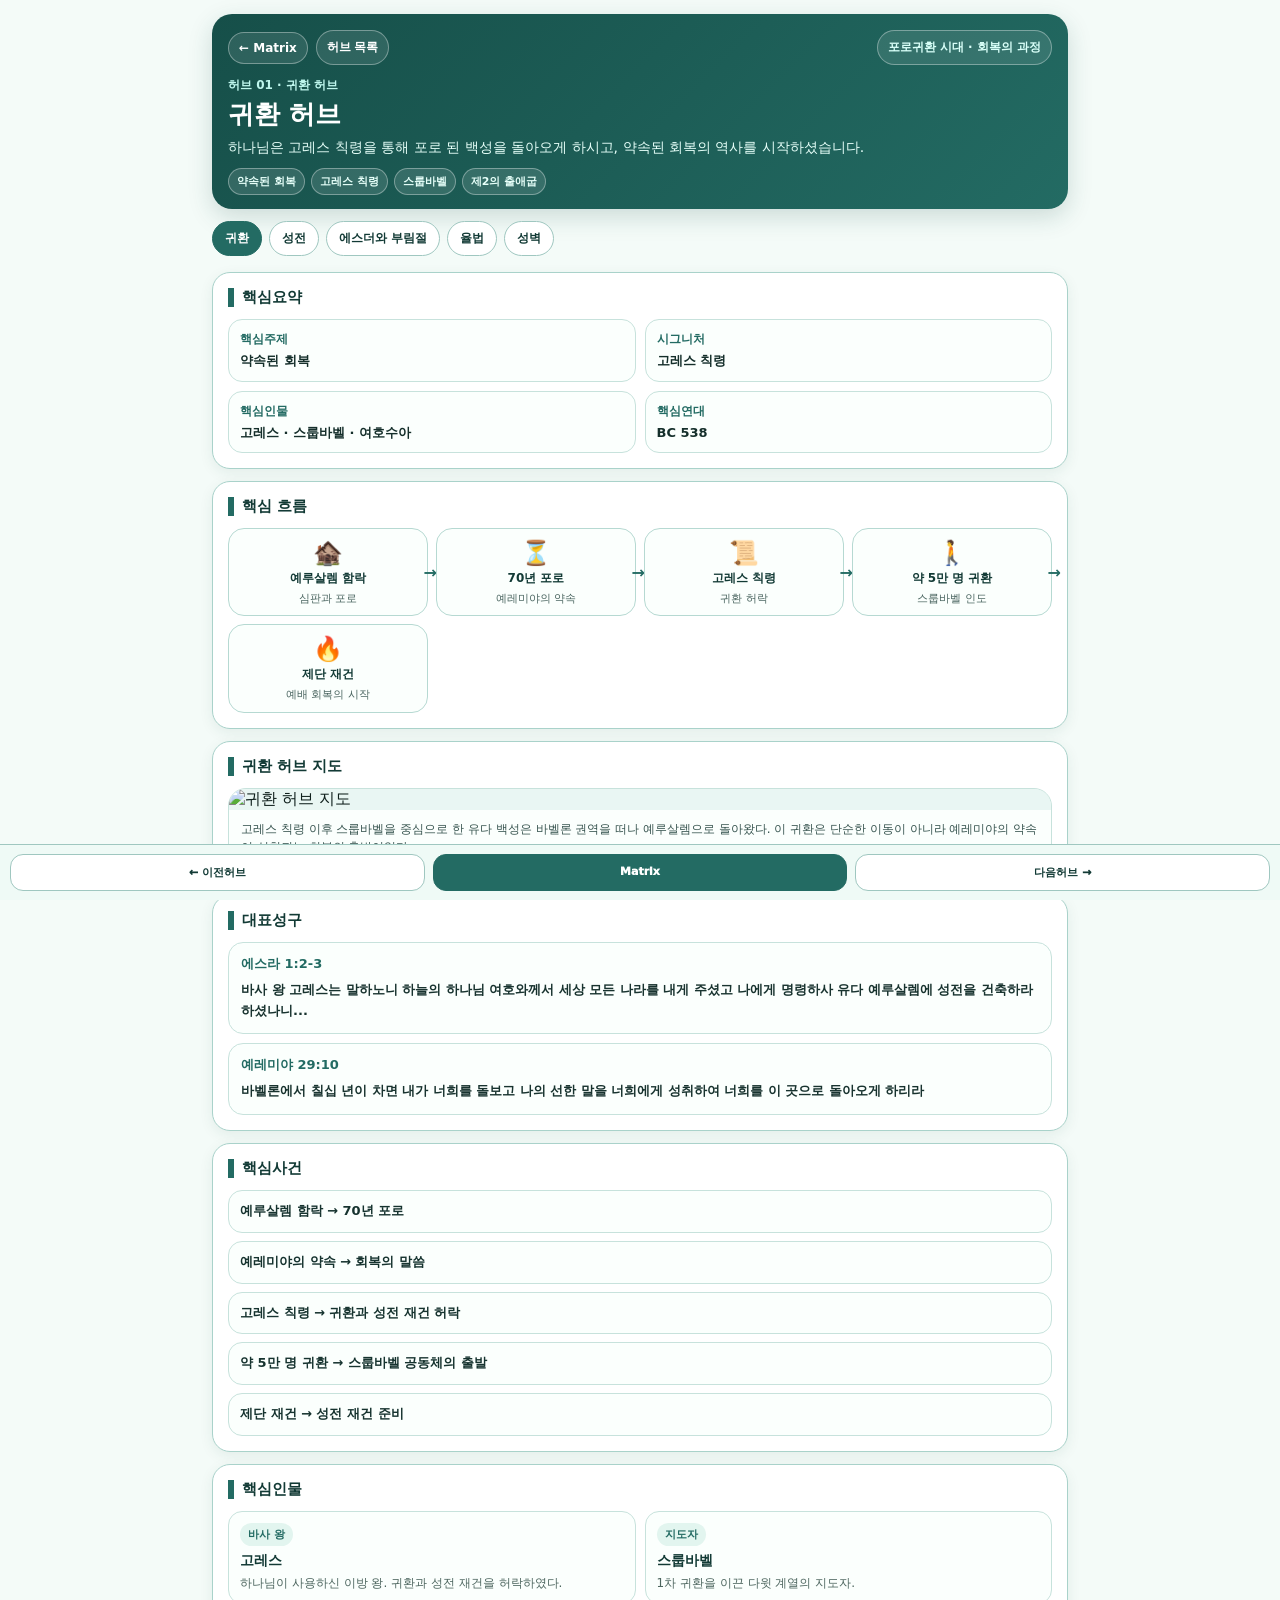
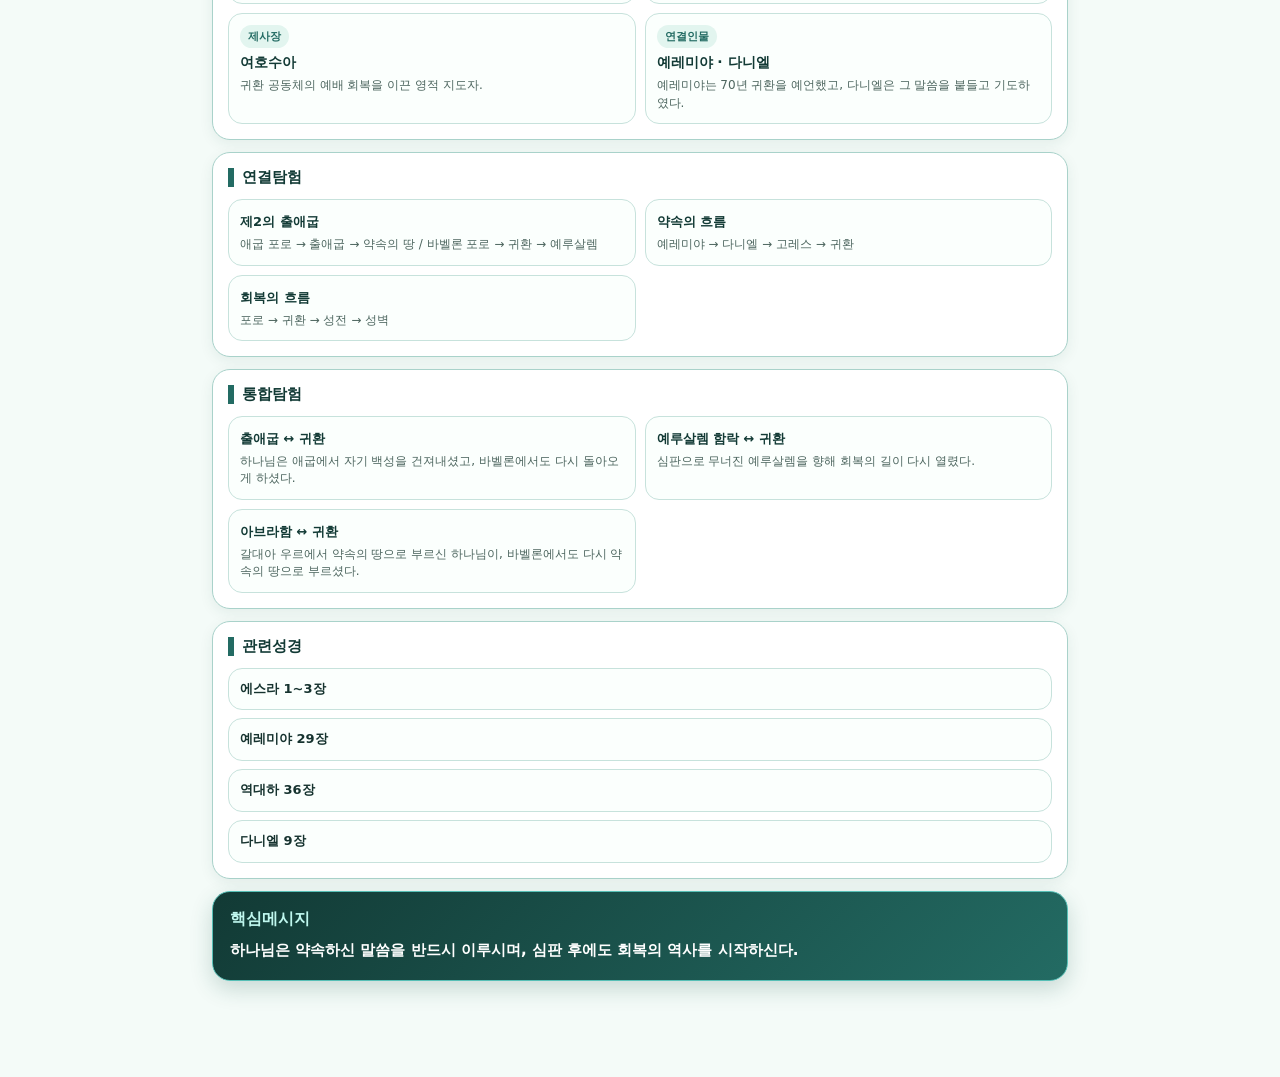
==== hubs/index.html @ 6eb8583e "Add files via upload" ====
<!DOCTYPE html>
<html lang="ko">
<head>
<meta charset="UTF-8">
<meta name="viewport" content="width=device-width, initial-scale=1.0, viewport-fit=cover">
<title>포로귀환 5허브</title>
<link rel="manifest" href="manifest.json">
<meta name="theme-color" content="#236B63">
<style>
*{box-sizing:border-box}html,body{margin:0;padding:0;font-family:system-ui,-apple-system,BlinkMacSystemFont,"Segoe UI",sans-serif;background:#f4fbf8;color:#10201d}body{min-height:100vh}.app{max-width:880px;margin:0 auto;padding:14px 12px 96px}.top{background:linear-gradient(135deg,#164f49,#236B63);color:#fff;border-radius:20px;padding:16px 16px 14px;box-shadow:0 8px 24px rgba(20,80,70,.18)}.topbar{display:flex;gap:8px;align-items:center;margin-bottom:12px;flex-wrap:wrap}.backBtn,.pill,.listBtn{border:1px solid rgba(255,255,255,.35);background:rgba(255,255,255,.1);color:#fff;border-radius:999px;padding:8px 10px;font-size:12px;font-weight:900;text-decoration:none}.listBtn{cursor:pointer}.pill{margin-left:auto;color:#d8fff8}.kicker{font-size:12px;font-weight:900;color:#bff7ee;margin-bottom:6px}.top h1{margin:0;font-size:26px;line-height:1.12}.top p{margin:8px 0 0;color:#e6fff9;font-size:14px;line-height:1.5}.tags{display:flex;gap:6px;flex-wrap:wrap;margin-top:10px}.tags span{border:1px solid rgba(255,255,255,.35);background:rgba(255,255,255,.12);color:#e6fff9;border-radius:999px;padding:5px 8px;font-size:11px;font-weight:900}.tabs{display:flex;gap:7px;overflow-x:auto;padding:12px 0 4px}.tab{flex:0 0 auto;border:1px solid #9fc7c0;background:#fff;color:#123a35;border-radius:999px;padding:8px 12px;font-size:12px;font-weight:900;text-decoration:none}.tab.active{background:#236B63;color:#fff;border-color:#236B63}.card{background:#fff;border:1px solid #a9d2ca;border-radius:18px;padding:15px;margin:12px 0;box-shadow:0 4px 14px rgba(20,80,70,.08)}.sectionTitle{font-size:15px;font-weight:900;color:#123a35;border-left:6px solid #236B63;padding-left:8px;margin:0 0 12px}.summaryGrid{display:grid;grid-template-columns:repeat(2,minmax(0,1fr));gap:9px}.mini{border:1px solid #c7e2dc;background:#fbfffd;border-radius:14px;padding:11px}.mini b{display:block;font-size:12px;color:#236B63;margin-bottom:4px}.mini span{display:block;font-size:13px;font-weight:900;line-height:1.35;color:#152f2b}.flow{display:grid;grid-template-columns:repeat(4,minmax(0,1fr));gap:8px}.node{min-height:86px;border:1px solid #b6d9d2;background:#fbfffd;border-radius:16px;padding:10px 8px;text-align:center;position:relative}.node:not(:last-child)::after{content:"→";position:absolute;right:-10px;top:34px;color:#236B63;font-weight:900}.ico{font-size:24px}.node b{display:block;font-size:12px;color:#123a35;margin-top:3px}.node small{display:block;font-size:10.5px;color:#49645f;margin-top:4px;line-height:1.35}.mapWrap{border:1px solid #c7e2dc;border-radius:18px;overflow:hidden;background:#e9f6f3}.mapWrap img{display:block;width:100%;height:auto;background:#e9f6f3}.caption{padding:10px 12px;font-size:12px;line-height:1.5;color:#385550;background:#fbfffd}.infoGrid{display:grid;grid-template-columns:repeat(2,minmax(0,1fr));gap:9px}.info{border:1px solid #c7e2dc;background:#fbfffd;border-radius:14px;padding:11px}.info b{font-size:13px;color:#123a35}.info p{font-size:12px;line-height:1.45;margin:5px 0 0;color:#4d665f}.verseCard{display:grid;gap:9px}.verse{background:#fbfffd;border:1px solid #c7e2dc;border-radius:15px;padding:12px}.verse b{display:block;color:#236B63;font-size:13px;margin-bottom:6px}.verse p{margin:0;font-size:13px;line-height:1.65;font-weight:750;color:#18332f}.listFlow{display:grid;gap:8px}.listFlow .step{background:#fbfffd;border:1px solid #c7e2dc;border-radius:14px;padding:11px;font-size:13px;font-weight:850;color:#16332f;line-height:1.45}.peopleGrid{display:grid;grid-template-columns:repeat(2,minmax(0,1fr));gap:9px}.person{background:#fbfffd;border:1px solid #c7e2dc;border-radius:14px;padding:11px}.person .role{display:inline-block;background:#e2f5ef;color:#236B63;border-radius:999px;padding:4px 8px;font-size:11px;font-weight:950;margin-bottom:6px}.person b{display:block;font-size:14px;color:#123a35}.person p{font-size:12px;color:#4d665f;line-height:1.45;margin:5px 0 0}.messageBox{background:linear-gradient(135deg,#123a35,#236B63);color:#fff;border-radius:18px;padding:17px;border:1px solid #57BFB6;box-shadow:0 8px 22px rgba(20,80,70,.2)}.messageBox b{display:block;color:#bff7ee;margin-bottom:8px}.messageBox p{margin:0;font-size:15px;line-height:1.65;font-weight:900}.actions{display:grid;grid-template-columns:1fr 1fr;gap:8px;margin-top:12px}.action{display:block;text-align:center;text-decoration:none;border-radius:13px;padding:12px;font-size:13px;font-weight:900}.primary{background:#236B63;color:#fff}.secondary{background:#fff;border:1px solid #9fc7c0;color:#123a35}.drawer{position:fixed;inset:0;background:rgba(0,0,0,.42);display:none;align-items:center;justify-content:center;z-index:1000;padding:18px}.drawer.show{display:flex}.drawerCard{width:min(430px,100%);background:#fbfffd;border:1px solid #9fc7c0;border-radius:18px;padding:15px;box-shadow:0 10px 30px rgba(0,0,0,.24)}.drawerHead{display:flex;align-items:center;justify-content:space-between;margin-bottom:10px}.drawerHead b{font-size:18px;color:#123a35}.drawerClose{border:0;background:#236B63;color:white;border-radius:10px;padding:8px 10px;font-weight:900}.hubList{display:grid;gap:8px}.hubItem{display:block;text-decoration:none;border:1px solid #c7e2dc;background:#fff;border-radius:14px;padding:12px;color:#123a35}.hubItem b{display:block;font-size:14px}.hubItem span{display:block;margin-top:4px;font-size:12px;color:#536e68;line-height:1.35}.hubItem.active{background:linear-gradient(135deg,#236B63,#164f49);color:#fff;border-color:#57BFB6}.hubItem.active span{color:#e6fff9}.bottom{position:fixed;left:0;right:0;bottom:0;background:#effaf6;border-top:1px solid #9fc7c0;display:flex;gap:8px;padding:9px 10px;z-index:60}.bottom a,.bottom button{flex:1;text-align:center;text-decoration:none;border:1px solid #9fc7c0;background:#fff;border-radius:13px;padding:10px 4px;font-size:11px;font-weight:950;color:#123a35}.bottom .main{background:#236B63;color:#fff;border-color:#236B63}.questionCard{background:linear-gradient(135deg,#123a35,#236B63);color:#fff;border-radius:18px;padding:16px;margin:12px 0;box-shadow:0 8px 22px rgba(20,80,70,.18);border:1px solid #57BFB6}.questionCard .qLabel{font-size:12px;font-weight:950;color:#bff7ee;margin-bottom:6px}.questionCard .qText{font-size:22px;line-height:1.35;font-weight:950;margin-bottom:10px;word-break:keep-all}.questionCard .aText{background:rgba(255,255,255,.12);border-radius:13px;padding:10px 12px;color:#fff7b8;font-size:14px;line-height:1.55;font-weight:900;word-break:keep-all}.thinkBox{background:#fff;border:1px solid #a9d2ca;border-radius:18px;padding:15px;margin:12px 0;box-shadow:0 4px 14px rgba(20,80,70,.08)}.thinkBox b{display:block;color:#123a35;font-size:15px;margin-bottom:8px}.thinkBox p{margin:0;font-size:14px;line-height:1.65;font-weight:850;color:#243b37;word-break:keep-all}@media(max-width:560px){.summaryGrid,.infoGrid,.peopleGrid{grid-template-columns:1fr}.flow{grid-template-columns:repeat(2,minmax(0,1fr))}.node:nth-child(2)::after,.node:nth-child(4)::after{display:none}.top h1{font-size:24px}.pill{margin-left:0}.actions{grid-template-columns:1fr}}
</style>
</head>
<body>
<div class="app">
  <section class="top">
    <div class="topbar"><a class="backBtn" href="../index.html">← Matrix</a><button class="listBtn" id="hubListBtn" type="button">허브 목록</button><span class="pill">포로귀환 시대 · 회복의 과정</span></div>
    <div class="kicker" id="kicker"></div>
    <h1 id="title"></h1>
    <p id="subtitle"></p>
    <div class="tags" id="tags"></div>
  </section>
  <nav class="tabs" id="tabs"></nav>
  <main id="content"></main>
</div>
<nav class="bottom"><a id="prevBottom" href="#">이전허브</a><a class="main" id="matrixBottom" href="../index.html">Matrix</a><a id="nextBottom" href="#">다음허브</a></nav>
<div class="drawer" id="drawer"><div class="drawerCard"><div class="drawerHead"><b>포로귀환 허브 목록</b><button class="drawerClose" id="drawerClose">닫기</button></div><div class="hubList" id="hubList"></div></div></div>
<script>
let HUBS=[];let slug=new URLSearchParams(location.search).get('hub');
const $=id=>document.getElementById(id);
function esc(s){return String(s??'')}
function hrefFor(h,dir){if(!h)return '../index.html';if(dir==='prev'){return h.prev?`?hub=${h.prev}`:'../index.html'}if(dir==='next'){return h.next?`?hub=${h.next}`:(h.nextUrl||'../index.html')}return '#'}
function labelFor(h,dir){if(dir==='prev')return '← 이전허브';if(!h.next && h.nextUrl)return h.nextLabel||'예수시대 Matrix →';return '다음허브 →'}
function nodes(items){return (items||[]).map(i=>`<div class="node"><div class="ico">${esc(i.icon)}</div><b>${esc(i.title)}</b><small>${esc(i.text)}</small></div>`).join('')}
function renderCards(title,items,cls='infoGrid'){if(!items||!items.length)return '';return `<section class="card"><h2 class="sectionTitle">${title}</h2><div class="${cls}">${items.map(x=>`<div class="info"><b>${esc(x.title||x[0])}</b><p>${esc(x.text||x[1]||'')}</p></div>`).join('')}</div></section>`}
function renderList(title,items){if(!items||!items.length)return '';return `<section class="card"><h2 class="sectionTitle">${title}</h2><div class="listFlow">${items.map(x=>`<div class="step">${esc(x)}</div>`).join('')}</div></section>`}
function renderVerse(items){if(!items||!items.length)return '';return `<section class="card"><h2 class="sectionTitle">대표성구</h2><div class="verseCard">${items.map(v=>`<div class="verse"><b>${esc(v.ref)}</b><p>${esc(v.text)}</p></div>`).join('')}</div></section>`}
function renderPeople(items){if(!items||!items.length)return '';return `<section class="card"><h2 class="sectionTitle">핵심인물</h2><div class="peopleGrid">${items.map(p=>`<div class="person"><span class="role">${esc(p.role)}</span><b>${esc(p.name)}</b><p>${esc(p.text)}</p></div>`).join('')}</div></section>`}
function renderBible(items){if(!items||!items.length)return '';return `<section class="card"><h2 class="sectionTitle">관련성경</h2><div class="listFlow">${items.map(x=>`<div class="step">${esc(x)}</div>`).join('')}</div></section>`}
function renderMessage(msg){if(!msg)return '';return `<section class="messageBox"><b>핵심메시지</b><p>${esc(msg)}</p></section>`}
function renderQuestion(h){if(!h.question)return '';return `<section class="questionCard"><div class="qLabel">❓ 핵심 질문</div><div class="qText">${esc(h.question)}</div>${h.oneLine?`<div class="aText">💡 ${esc(h.oneLine)}</div>`:''}</section>`}
function renderThought(text){if(!text)return '';return `<section class="thinkBox"><b>🤔 생각해보기</b><p>${esc(text)}</p></section>`}
function renderTabs(){ $('tabs').innerHTML=HUBS.map(h=>`<a class="tab ${h.slug===slug?'active':''}" href="?hub=${h.slug}">${esc(h.title.replace(' 허브',''))}</a>`).join('') }
function renderHubList(){ $('hubList').innerHTML=HUBS.map((h,i)=>`<a class="hubItem ${h.slug===slug?'active':''}" href="?hub=${h.slug}"><b>${i+1}. ${esc(h.title)}</b><span>${esc(h.year)} · ${esc(h.short)}</span></a>`).join('') }
function renderHeader(h){$('kicker').textContent=h.kicker||h.order||'';$('title').textContent=h.heroTitle||h.title;$('subtitle').textContent=h.heroText||h.subtitle||'';$('tags').innerHTML=(h.tags||[]).map(t=>`<span>${esc(t)}</span>`).join('')}
function renderHub(h){return `
${renderQuestion(h)}
<section class="card"><h2 class="sectionTitle">핵심요약</h2><div class="summaryGrid">${(h.summary||[]).map(x=>`<div class="mini"><b>${esc(x[0])}</b><span>${esc(x[1])}</span></div>`).join('')}</div></section>
<section class="card"><h2 class="sectionTitle">${esc(h.mainFlowTitle||'핵심 흐름')}</h2><div class="flow">${nodes(h.mainFlow||h.flow||[])}</div></section>
<section class="card"><h2 class="sectionTitle">${esc(h.mapTitle||'허브지도')}</h2><div class="mapWrap"><img src="${esc(h.map)}" alt="${esc(h.mapTitle||'허브 지도')}"><div class="caption">${esc(h.mapCaption)}</div></div></section>
${renderVerse(h.verse)}
${renderList('핵심사건',h.events)}
${renderPeople(h.people)}
${renderCards('연결탐험',h.connections)}
${renderCards('통합탐험',h.integration)}
${renderThought(h.thought)}
${renderBible(h.bible)}
${renderMessage(h.message)}
${h.note?`<div class="note">${esc(h.note)}</div>`:''}` }
function render(){const h=HUBS.find(x=>x.slug===slug)||HUBS[0];slug=h.slug;renderTabs();renderHeader(h);renderHubList();$('content').innerHTML=renderHub(h);$('prevBottom').href=hrefFor(h,'prev');$('prevBottom').textContent=labelFor(h,'prev');$('nextBottom').href=hrefFor(h,'next');$('nextBottom').textContent=labelFor(h,'next')}
async function init(){const res=await fetch('data/hubs.json?v=return-standard-hub-v2-question-thought');const data=await res.json();HUBS=data.hubs||[];slug=slug||data.defaultHub||(HUBS[0]&&HUBS[0].slug);render()}
$('hubListBtn').onclick=()=>$('drawer').classList.add('show');$('drawerClose').onclick=()=>$('drawer').classList.remove('show');$('drawer').onclick=e=>{if(e.target.id==='drawer')$('drawer').classList.remove('show')};
if('serviceWorker'in navigator){navigator.serviceWorker.register('./sw.js').catch(()=>{})}
init();
</script>
</body>
</html>
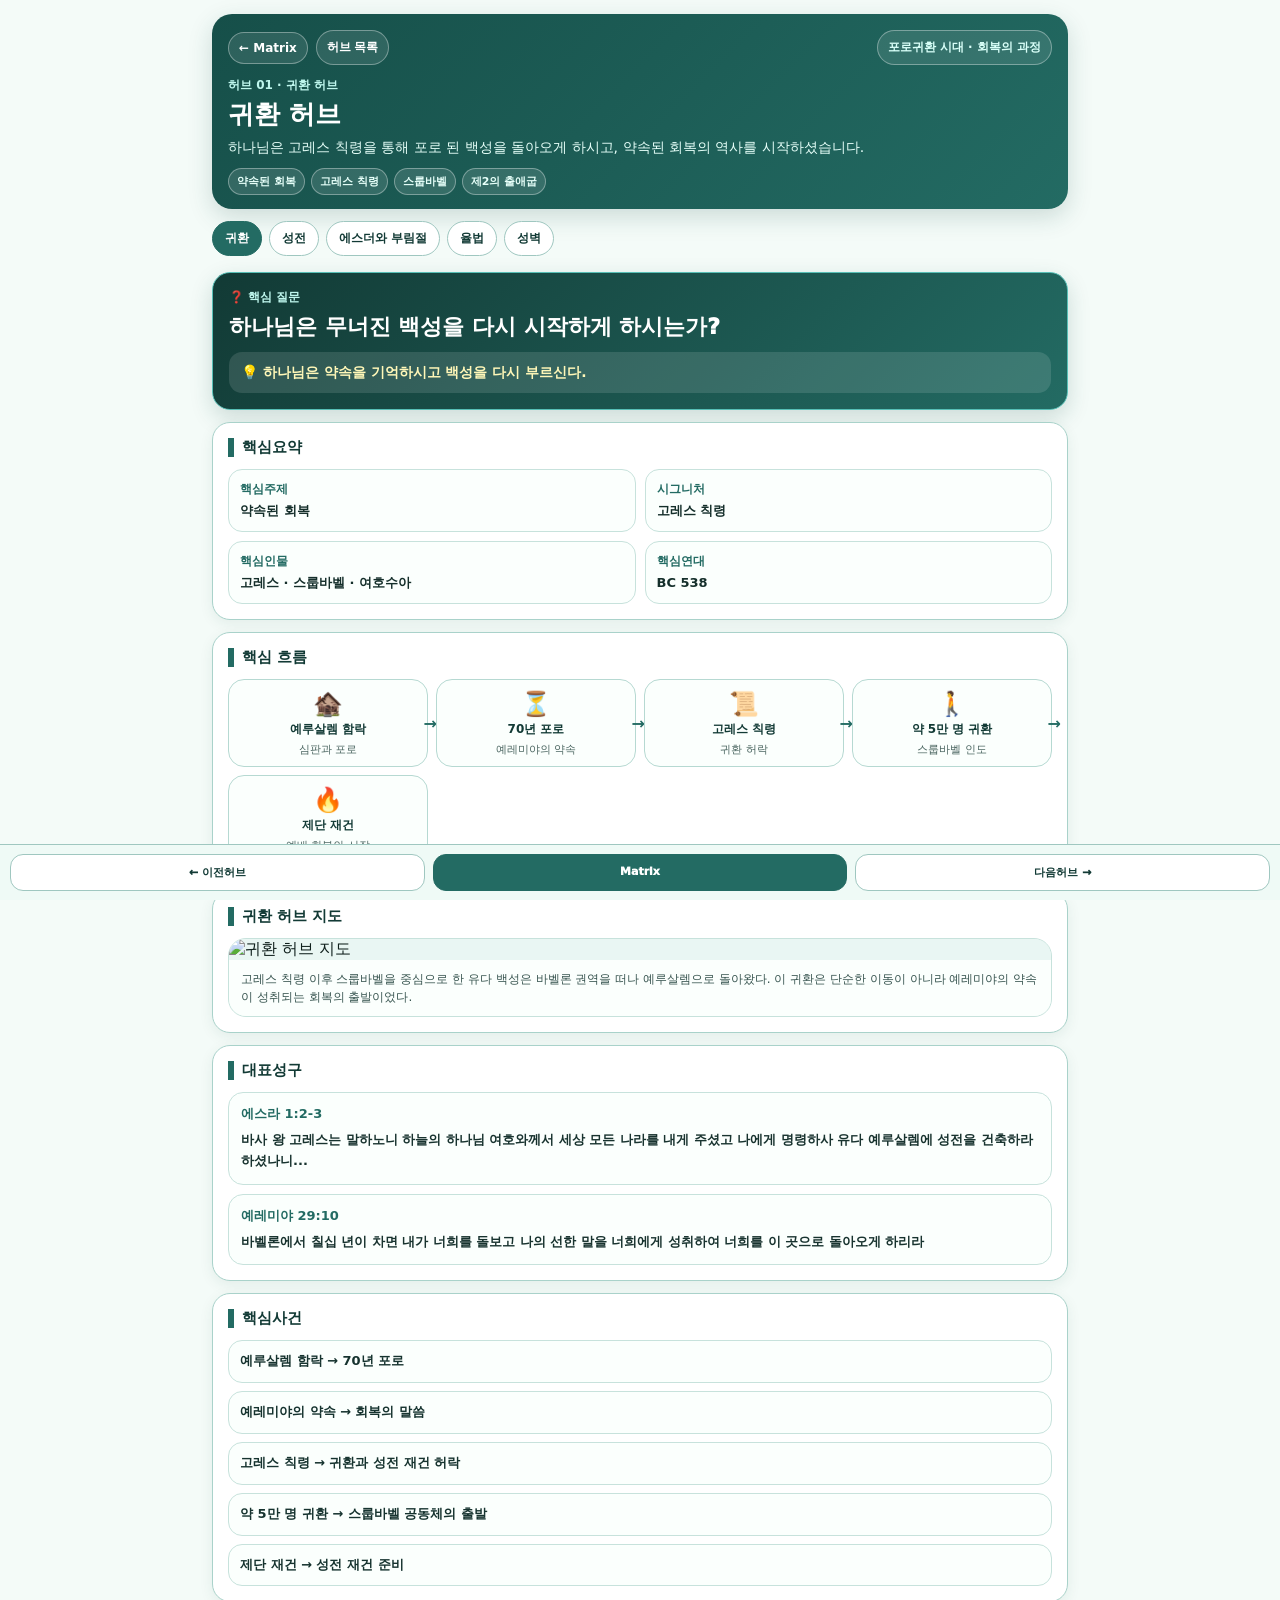
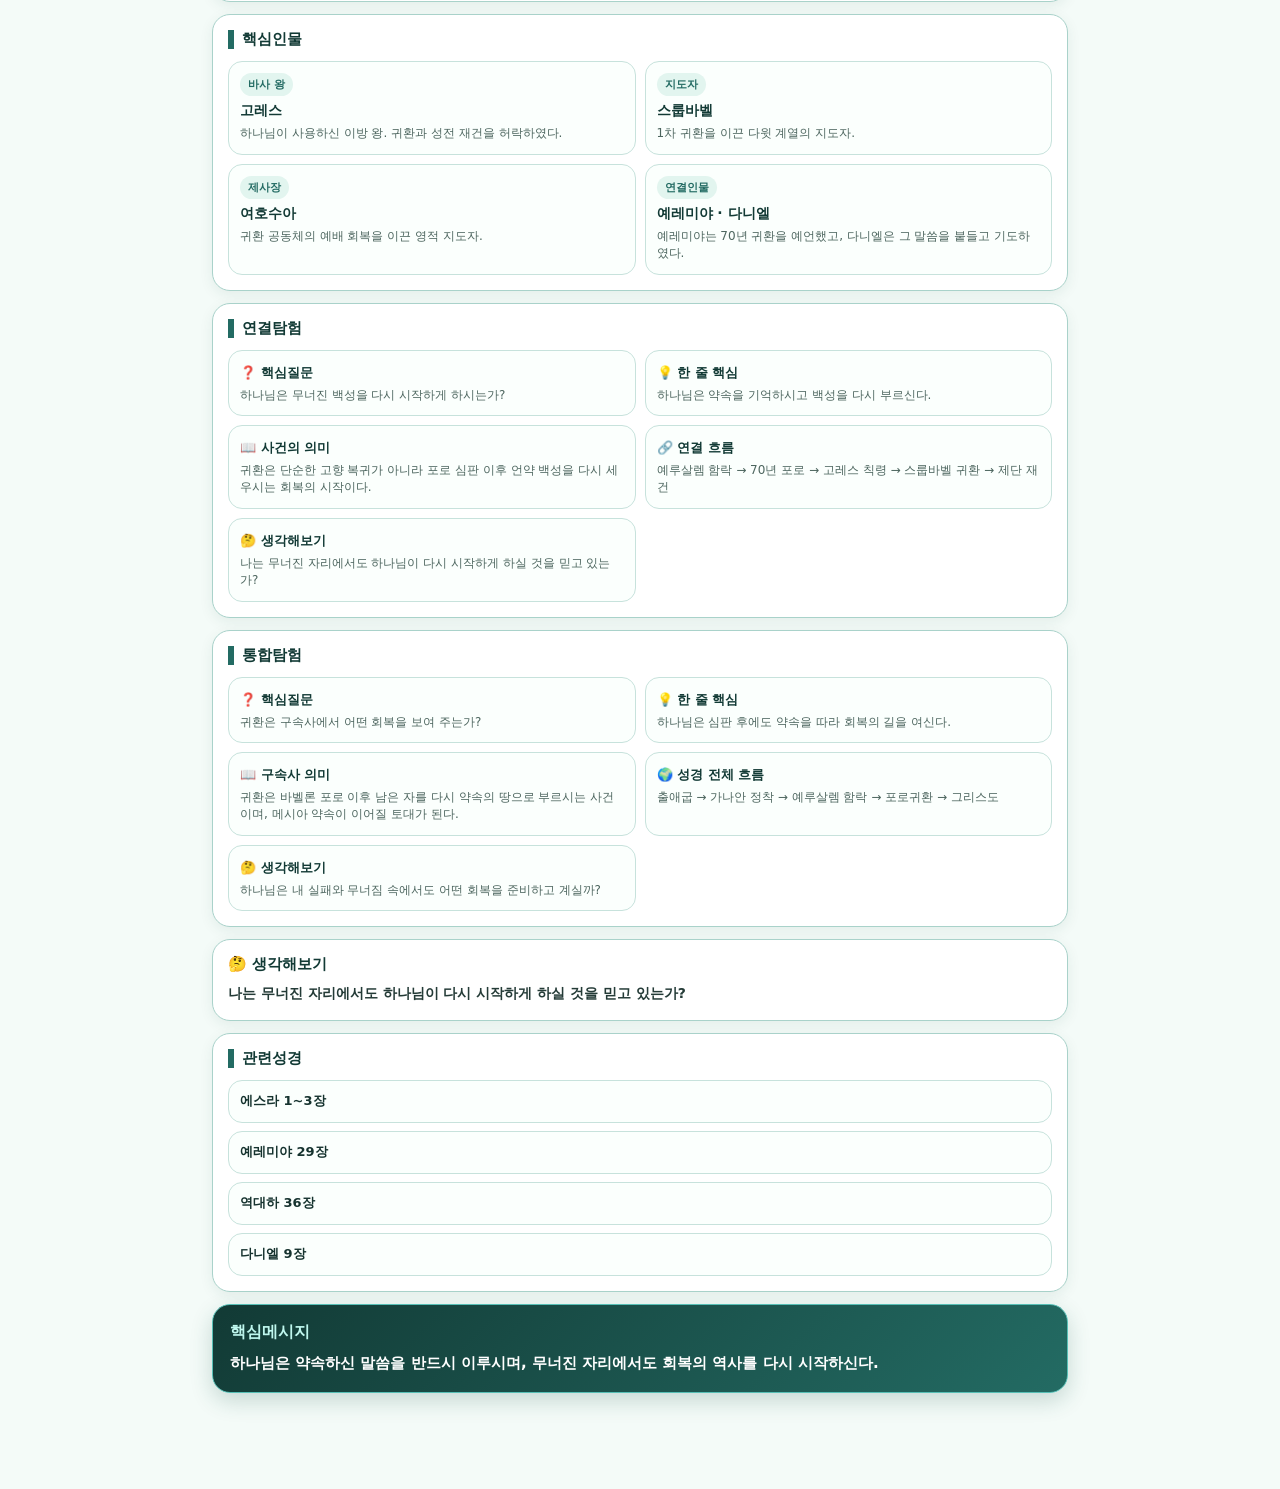
==== commit db258612: "Add files via upload" ====
--- a/hubs/index.html
+++ b/hubs/index.html
@@ -62,5 +62,6 @@
 if('serviceWorker'in navigator){navigator.serviceWorker.register('./sw.js').catch(()=>{})}
 init();
 </script>
+<script src="js/app.js?v=m08-v33-standard"></script>
 </body>
 </html>
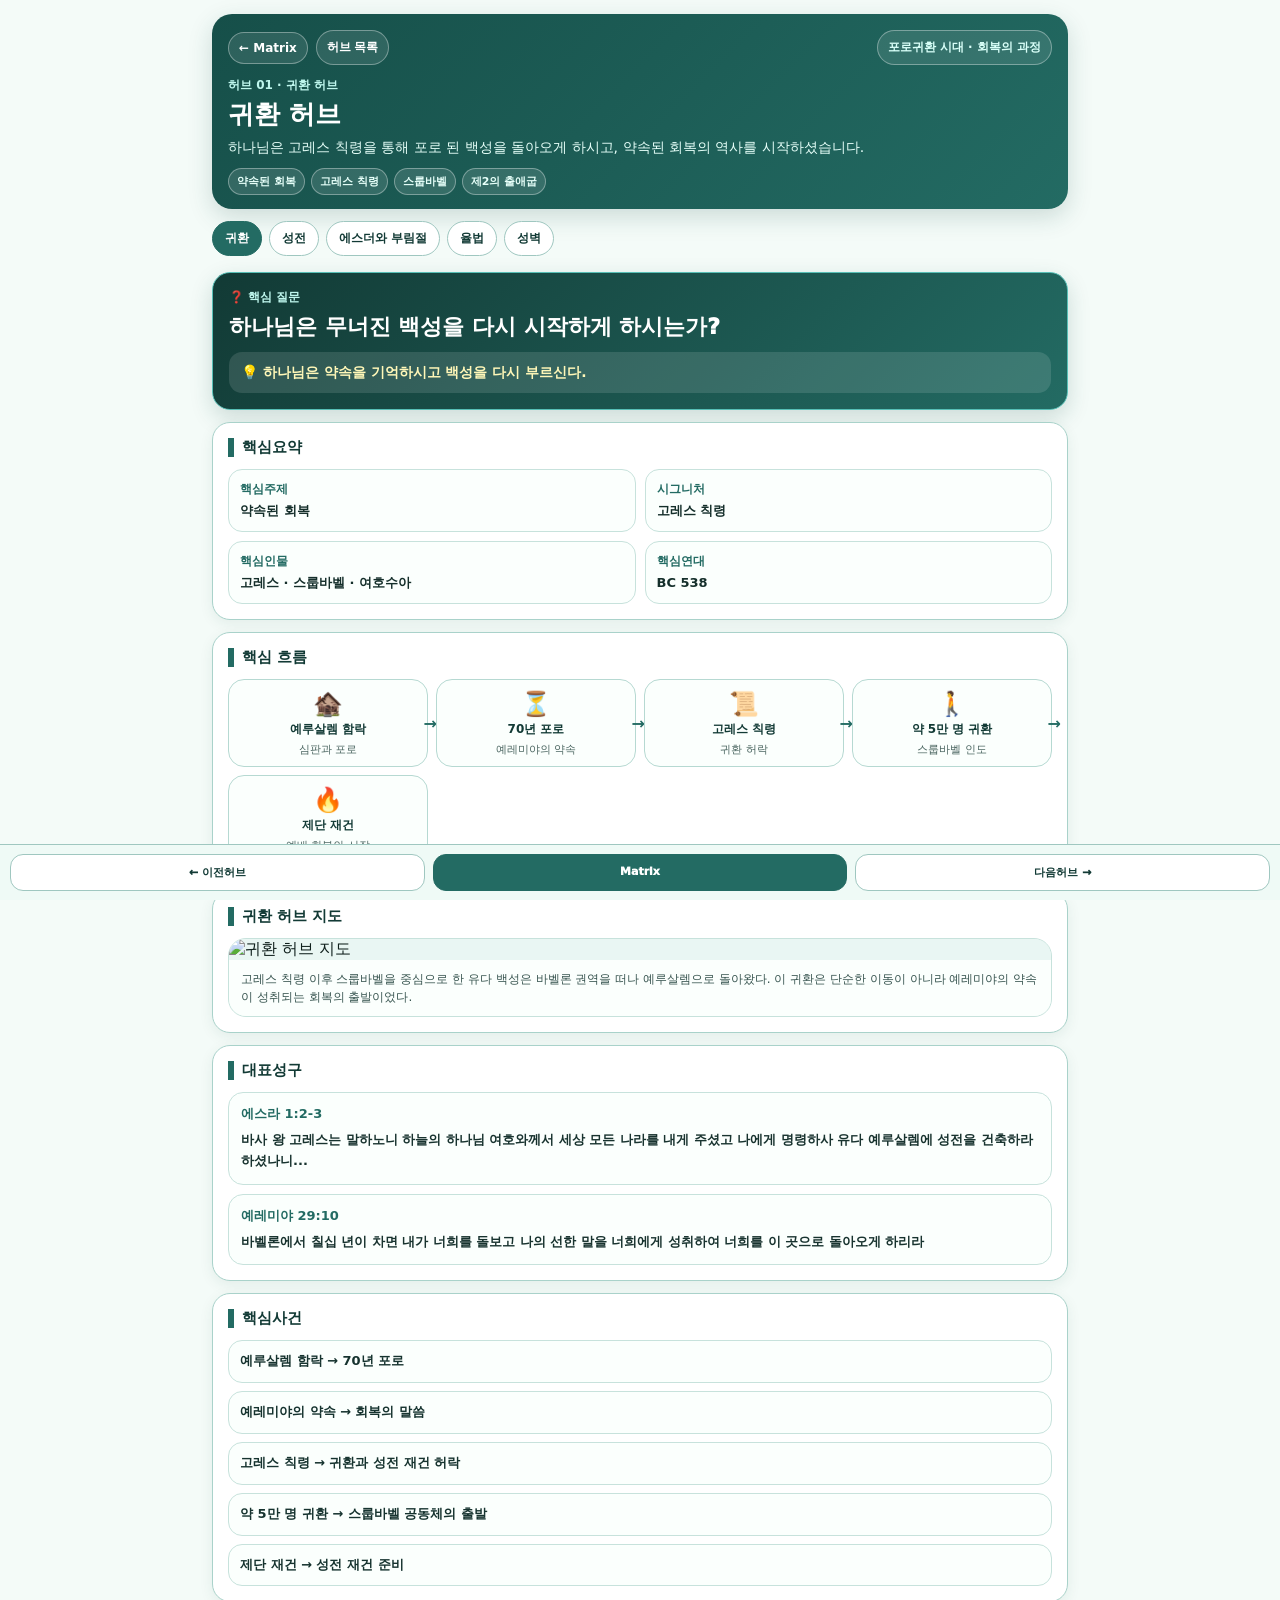
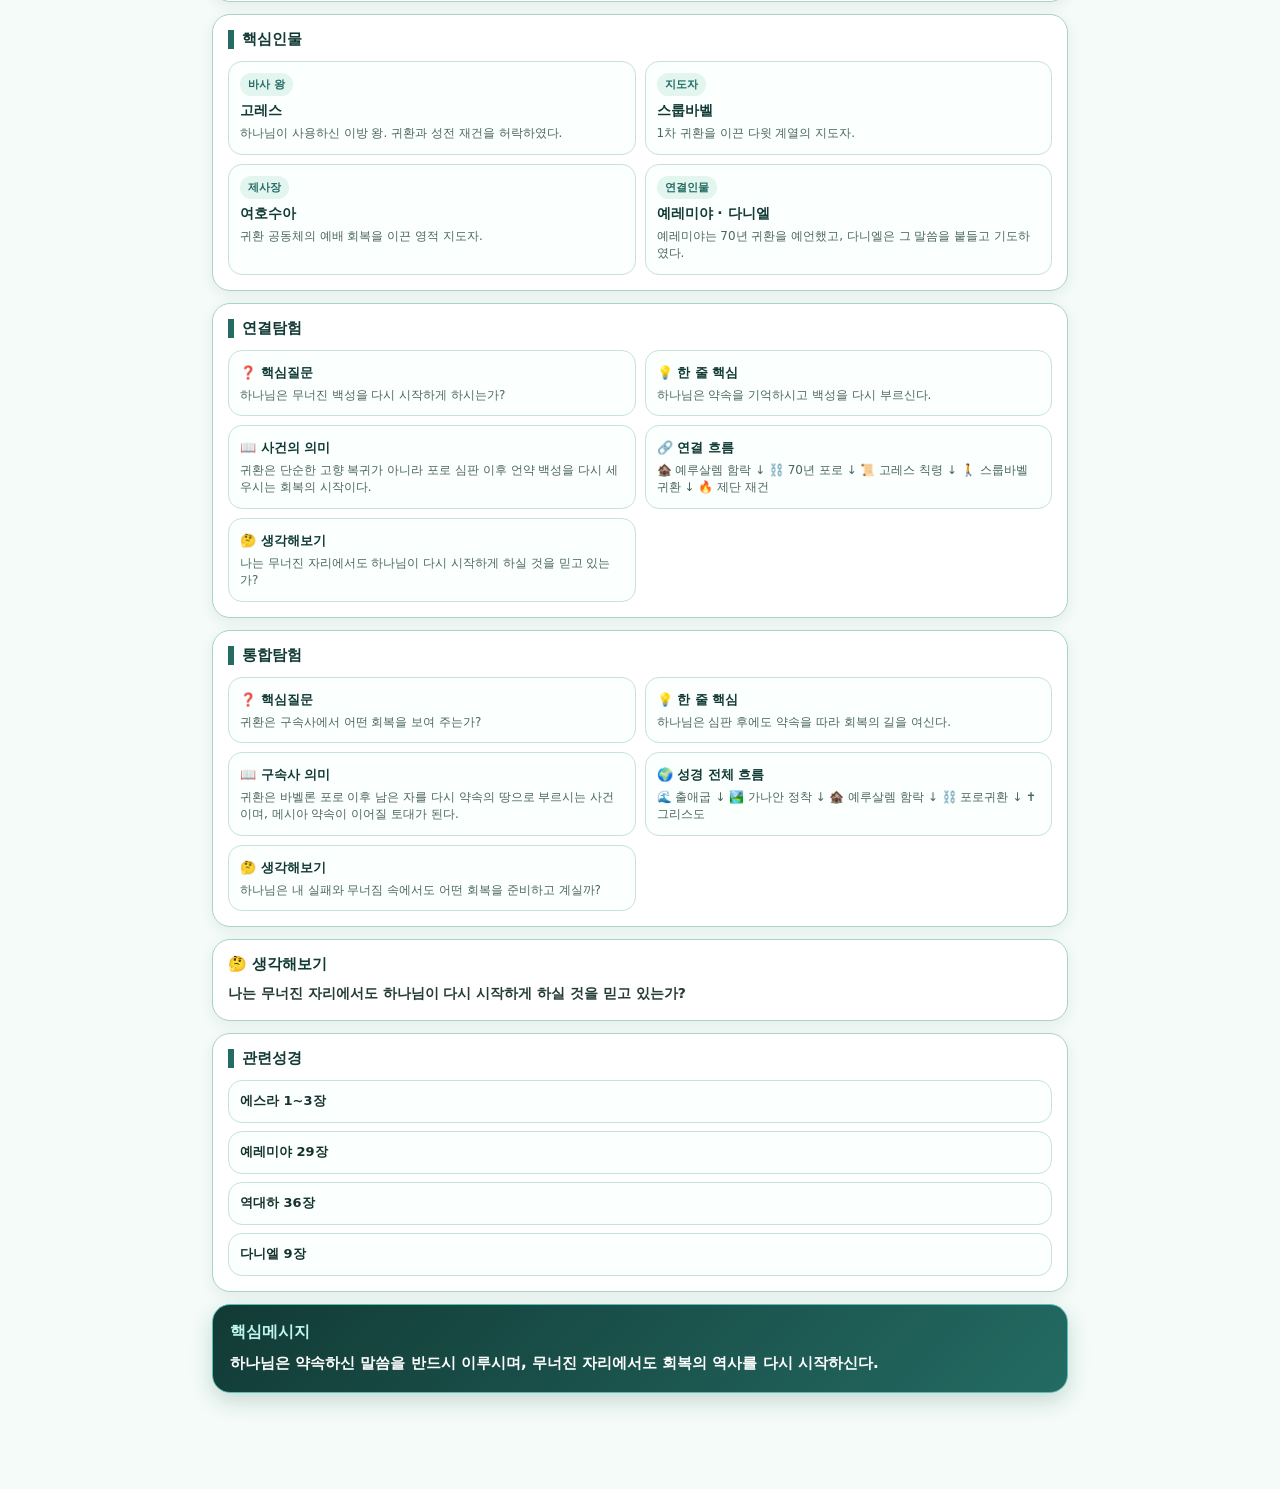
==== commit 3079660b: "Add files via upload" ====
--- a/hubs/index.html
+++ b/hubs/index.html
@@ -62,6 +62,6 @@
 if('serviceWorker'in navigator){navigator.serviceWorker.register('./sw.js').catch(()=>{})}
 init();
 </script>
-<script src="js/app.js?v=m08-v33-standard"></script>
+<script src="js/app.js?v=m08-v36-hard-vertical"></script>
 </body>
 </html>
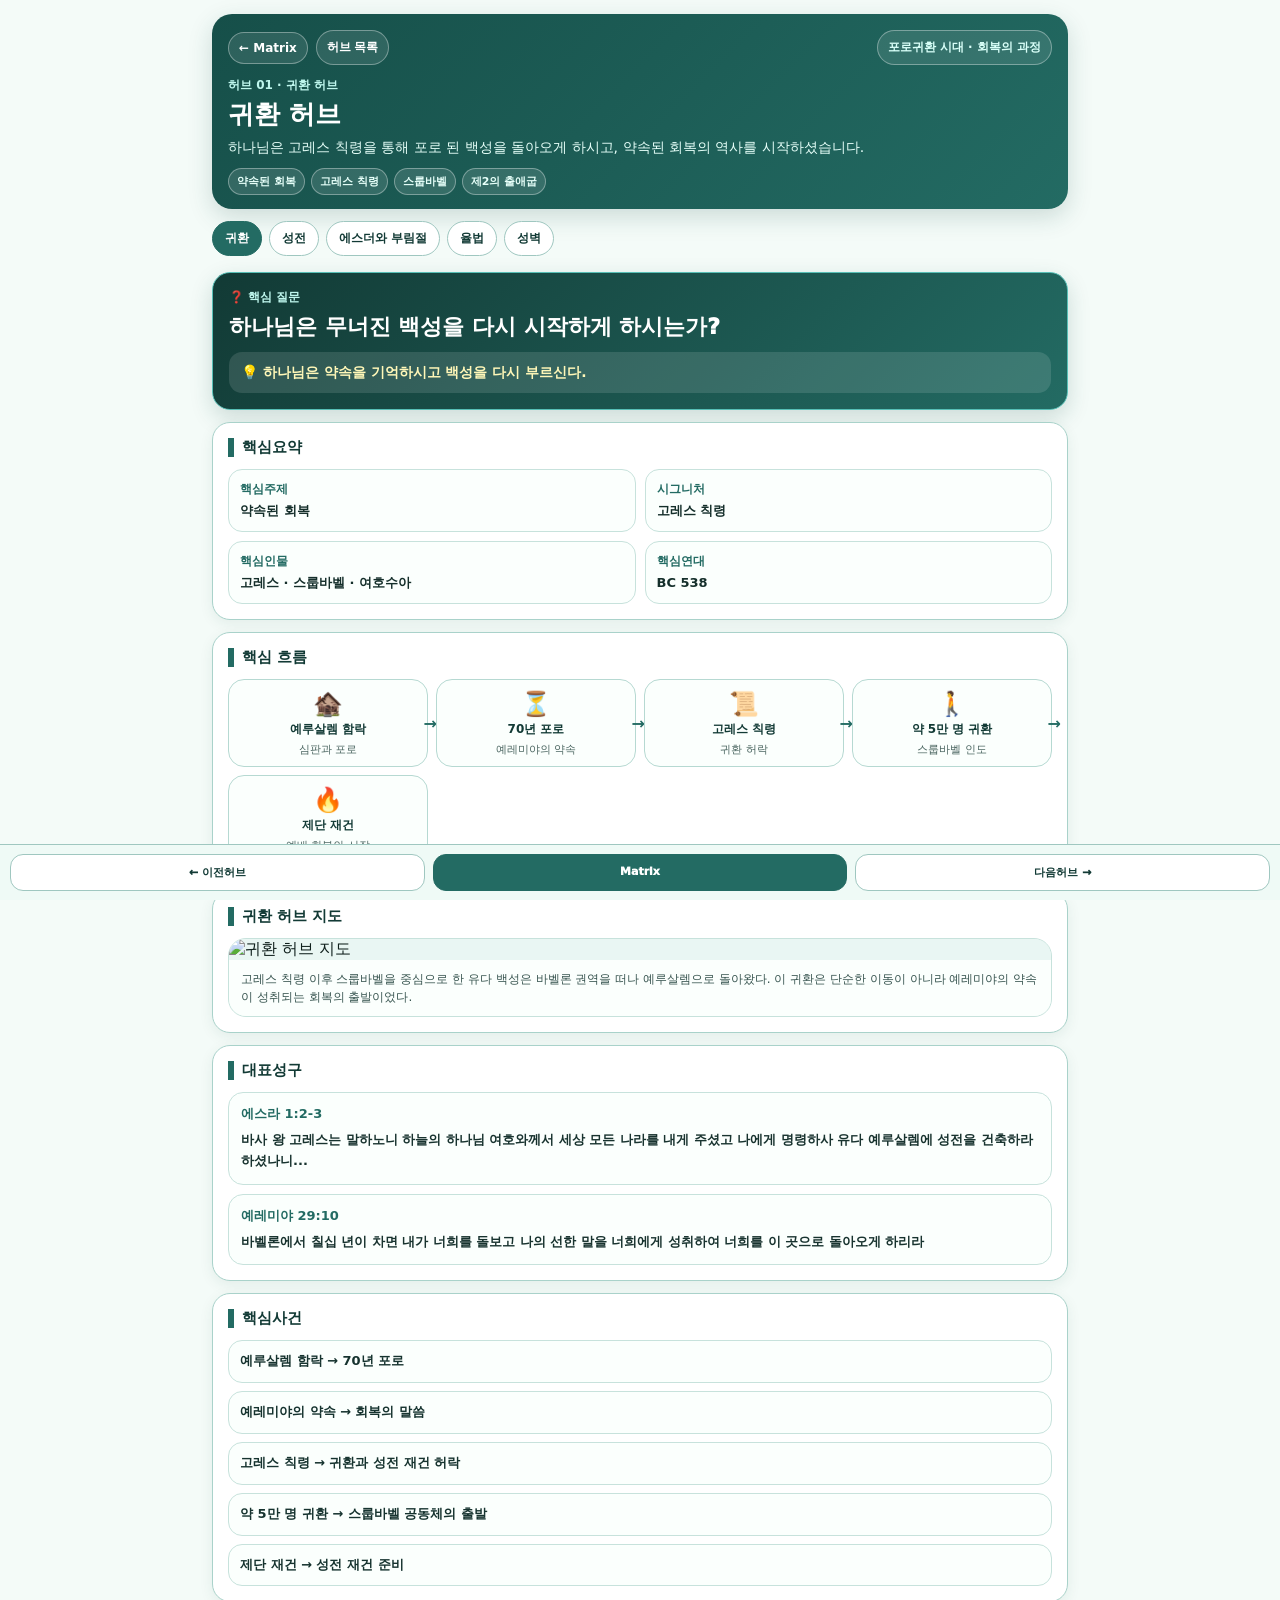
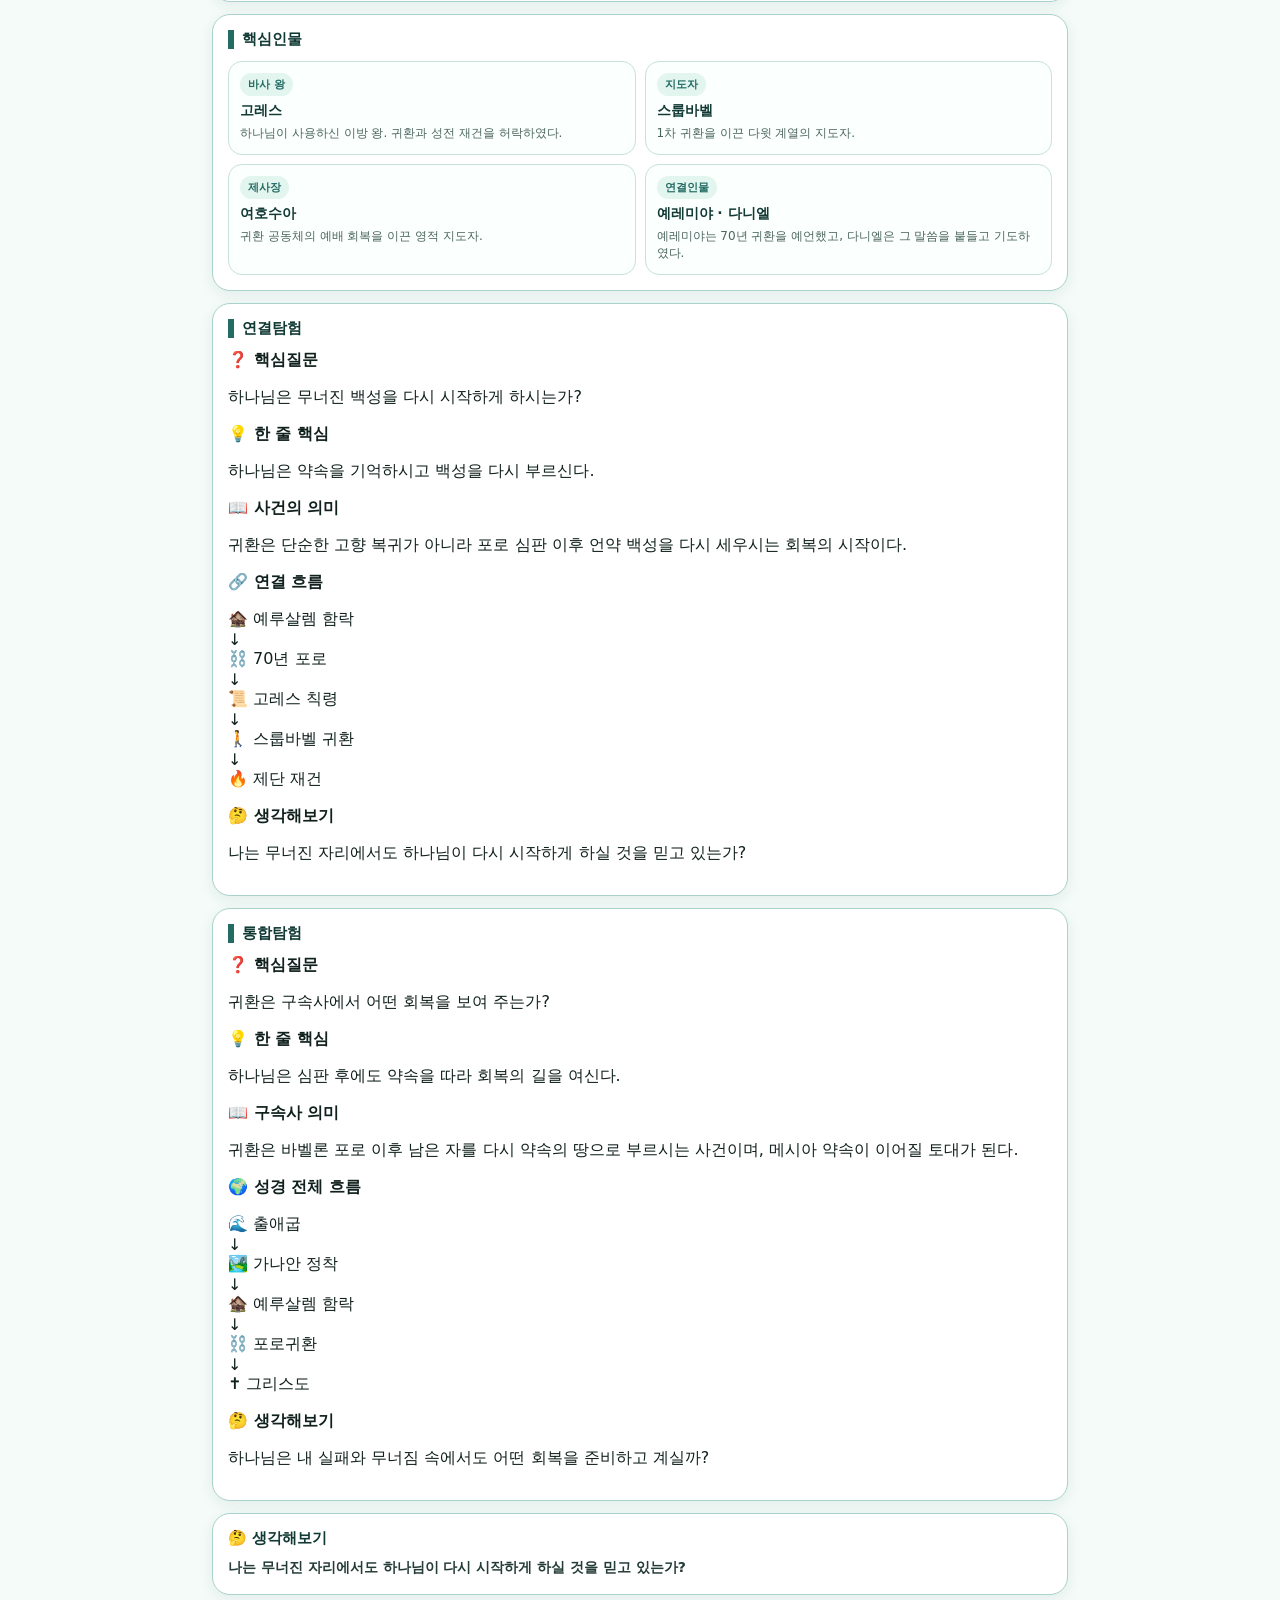
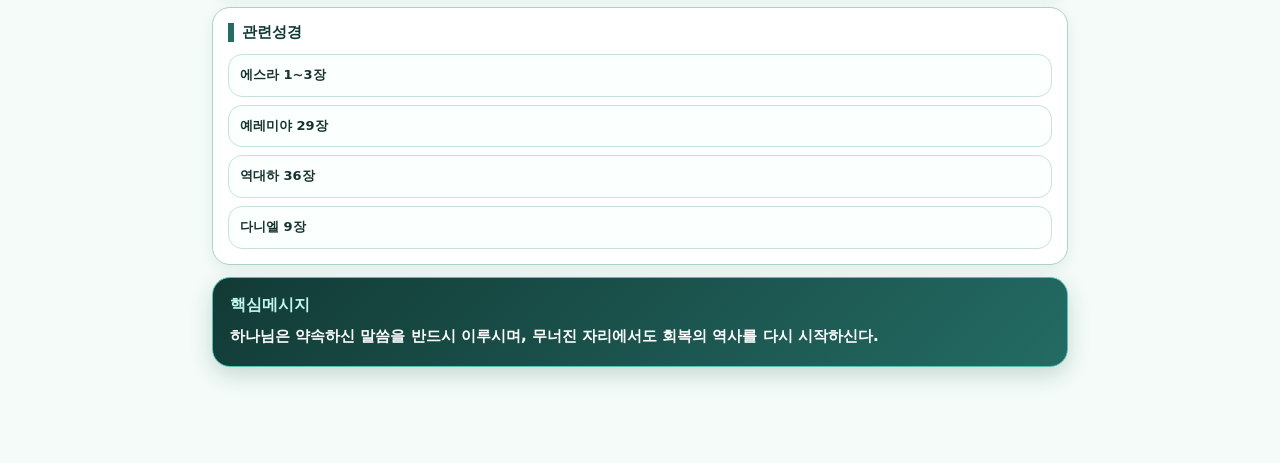
==== commit abf5dd5b: "Add files via upload" ====
--- a/hubs/index.html
+++ b/hubs/index.html
@@ -31,7 +31,56 @@
 function hrefFor(h,dir){if(!h)return '../index.html';if(dir==='prev'){return h.prev?`?hub=${h.prev}`:'../index.html'}if(dir==='next'){return h.next?`?hub=${h.next}`:(h.nextUrl||'../index.html')}return '#'}
 function labelFor(h,dir){if(dir==='prev')return '← 이전허브';if(!h.next && h.nextUrl)return h.nextLabel||'예수시대 Matrix →';return '다음허브 →'}
 function nodes(items){return (items||[]).map(i=>`<div class="node"><div class="ico">${esc(i.icon)}</div><b>${esc(i.title)}</b><small>${esc(i.text)}</small></div>`).join('')}
-function renderCards(title,items,cls='infoGrid'){if(!items||!items.length)return '';return `<section class="card"><h2 class="sectionTitle">${title}</h2><div class="${cls}">${items.map(x=>`<div class="info"><b>${esc(x.title||x[0])}</b><p>${esc(x.text||x[1]||'')}</p></div>`).join('')}</div></section>`}
+function renderExploreCards(title,items){
+  if(!items||!items.length)return '';
+  const isExplore = title==='연결탐험' || title==='통합탐험';
+  if(!isExplore){
+    return `<section class="card"><h2 class="sectionTitle">${title}</h2><div class="infoGrid">${items.map(x=>`<div class="info"><b>${esc(x.title||x[0])}</b><p>${esc(x.text||x[1]||'')}</p></div>`).join('')}</div></section>`;
+  }
+  return `<section class="card exploreSection"><h2 class="sectionTitle">${title}</h2><div class="exploreGrid">${items.map(renderExploreItem).join('')}</div></section>`;
+}
+function renderExploreItem(x){
+  const title = esc(x.title||x[0]||'');
+  const text = String(x.text||x[1]||'');
+  const isFlow = title.includes('연결 흐름') || title.includes('성경 전체 흐름') || text.includes('→') || text.includes('↓');
+  const body = isFlow ? renderVerticalFlow(text) : esc(text).replace(/\n/g,'<br>');
+  return `<div class="exploreCard"><b>${title}</b><p>${body}</p></div>`;
+}
+function renderVerticalFlow(text){
+  const raw=String(text||'').trim();
+  const parts=raw.split(/\s*(?:→|↓|\n↓\n)\s*/).map(v=>v.trim()).filter(Boolean);
+  if(parts.length<2)return esc(raw).replace(/\n/g,'<br>');
+  return parts.map((step,i)=>{
+    const clean=step.replace(/^🔹\s*/,'').trim();
+    const labeled=hasEmoji(clean)?clean:`${iconForStep(clean)} ${clean}`;
+    return `<div class="flowStep">${esc(labeled)}</div>${i<parts.length-1?'<div class="flowDown">↓</div>':''}`;
+  }).join('');
+}
+function hasEmoji(s){return /[\u{1F300}-\u{1FAFF}\u{2600}-\u{27BF}]/u.test(String(s||''));}
+function iconForStep(step){
+  const t=String(step||'');
+  if(/출애굽/.test(t)) return '🌊';
+  if(/가나안|정착|약속의 땅/.test(t)) return '🏞️';
+  if(/예루살렘 함락|함락|멸망/.test(t)) return '🏚️';
+  if(/70년|포로|바벨론/.test(t)) return '⛓️';
+  if(/고레스|칙령/.test(t)) return '📜';
+  if(/스룹바벨|귀환|포로귀환/.test(t)) return '🚶';
+  if(/제단/.test(t)) return '🔥';
+  if(/성전|제2성전|예배/.test(t)) return '🏛️';
+  if(/학개|스가랴|선지자/.test(t)) return '📣';
+  if(/에스더|왕후/.test(t)) return '👑';
+  if(/하만|음모/.test(t)) return '⚠️';
+  if(/왕의 불면증/.test(t)) return '🌙';
+  if(/부림절|구원/.test(t)) return '🎉';
+  if(/율법|말씀|에스라/.test(t)) return '📖';
+  if(/회개|언약 갱신/.test(t)) return '😭';
+  if(/성벽|느헤미야/.test(t)) return '🧱';
+  if(/공동체/.test(t)) return '👥';
+  if(/그리스도|예수|메시아|십자가/.test(t)) return '✝️';
+  if(/교회/.test(t)) return '⛪';
+  return '🔹';
+}
+
 function renderList(title,items){if(!items||!items.length)return '';return `<section class="card"><h2 class="sectionTitle">${title}</h2><div class="listFlow">${items.map(x=>`<div class="step">${esc(x)}</div>`).join('')}</div></section>`}
 function renderVerse(items){if(!items||!items.length)return '';return `<section class="card"><h2 class="sectionTitle">대표성구</h2><div class="verseCard">${items.map(v=>`<div class="verse"><b>${esc(v.ref)}</b><p>${esc(v.text)}</p></div>`).join('')}</div></section>`}
 function renderPeople(items){if(!items||!items.length)return '';return `<section class="card"><h2 class="sectionTitle">핵심인물</h2><div class="peopleGrid">${items.map(p=>`<div class="person"><span class="role">${esc(p.role)}</span><b>${esc(p.name)}</b><p>${esc(p.text)}</p></div>`).join('')}</div></section>`}
@@ -50,18 +99,17 @@
 ${renderVerse(h.verse)}
 ${renderList('핵심사건',h.events)}
 ${renderPeople(h.people)}
-${renderCards('연결탐험',h.connections)}
-${renderCards('통합탐험',h.integration)}
+${renderExploreCards('연결탐험',h.connections)}
+${renderExploreCards('통합탐험',h.integration)}
 ${renderThought(h.thought)}
 ${renderBible(h.bible)}
 ${renderMessage(h.message)}
 ${h.note?`<div class="note">${esc(h.note)}</div>`:''}` }
 function render(){const h=HUBS.find(x=>x.slug===slug)||HUBS[0];slug=h.slug;renderTabs();renderHeader(h);renderHubList();$('content').innerHTML=renderHub(h);$('prevBottom').href=hrefFor(h,'prev');$('prevBottom').textContent=labelFor(h,'prev');$('nextBottom').href=hrefFor(h,'next');$('nextBottom').textContent=labelFor(h,'next')}
-async function init(){const res=await fetch('data/hubs.json?v=return-standard-hub-v2-question-thought');const data=await res.json();HUBS=data.hubs||[];slug=slug||data.defaultHub||(HUBS[0]&&HUBS[0].slug);render()}
+async function init(){const res=await fetch('data/hubs.json?v=m08-v37-inline-fixed');const data=await res.json();HUBS=data.hubs||[];slug=slug||data.defaultHub||(HUBS[0]&&HUBS[0].slug);render()}
 $('hubListBtn').onclick=()=>$('drawer').classList.add('show');$('drawerClose').onclick=()=>$('drawer').classList.remove('show');$('drawer').onclick=e=>{if(e.target.id==='drawer')$('drawer').classList.remove('show')};
 if('serviceWorker'in navigator){navigator.serviceWorker.register('./sw.js').catch(()=>{})}
 init();
 </script>
-<script src="js/app.js?v=m08-v36-hard-vertical"></script>
 </body>
 </html>
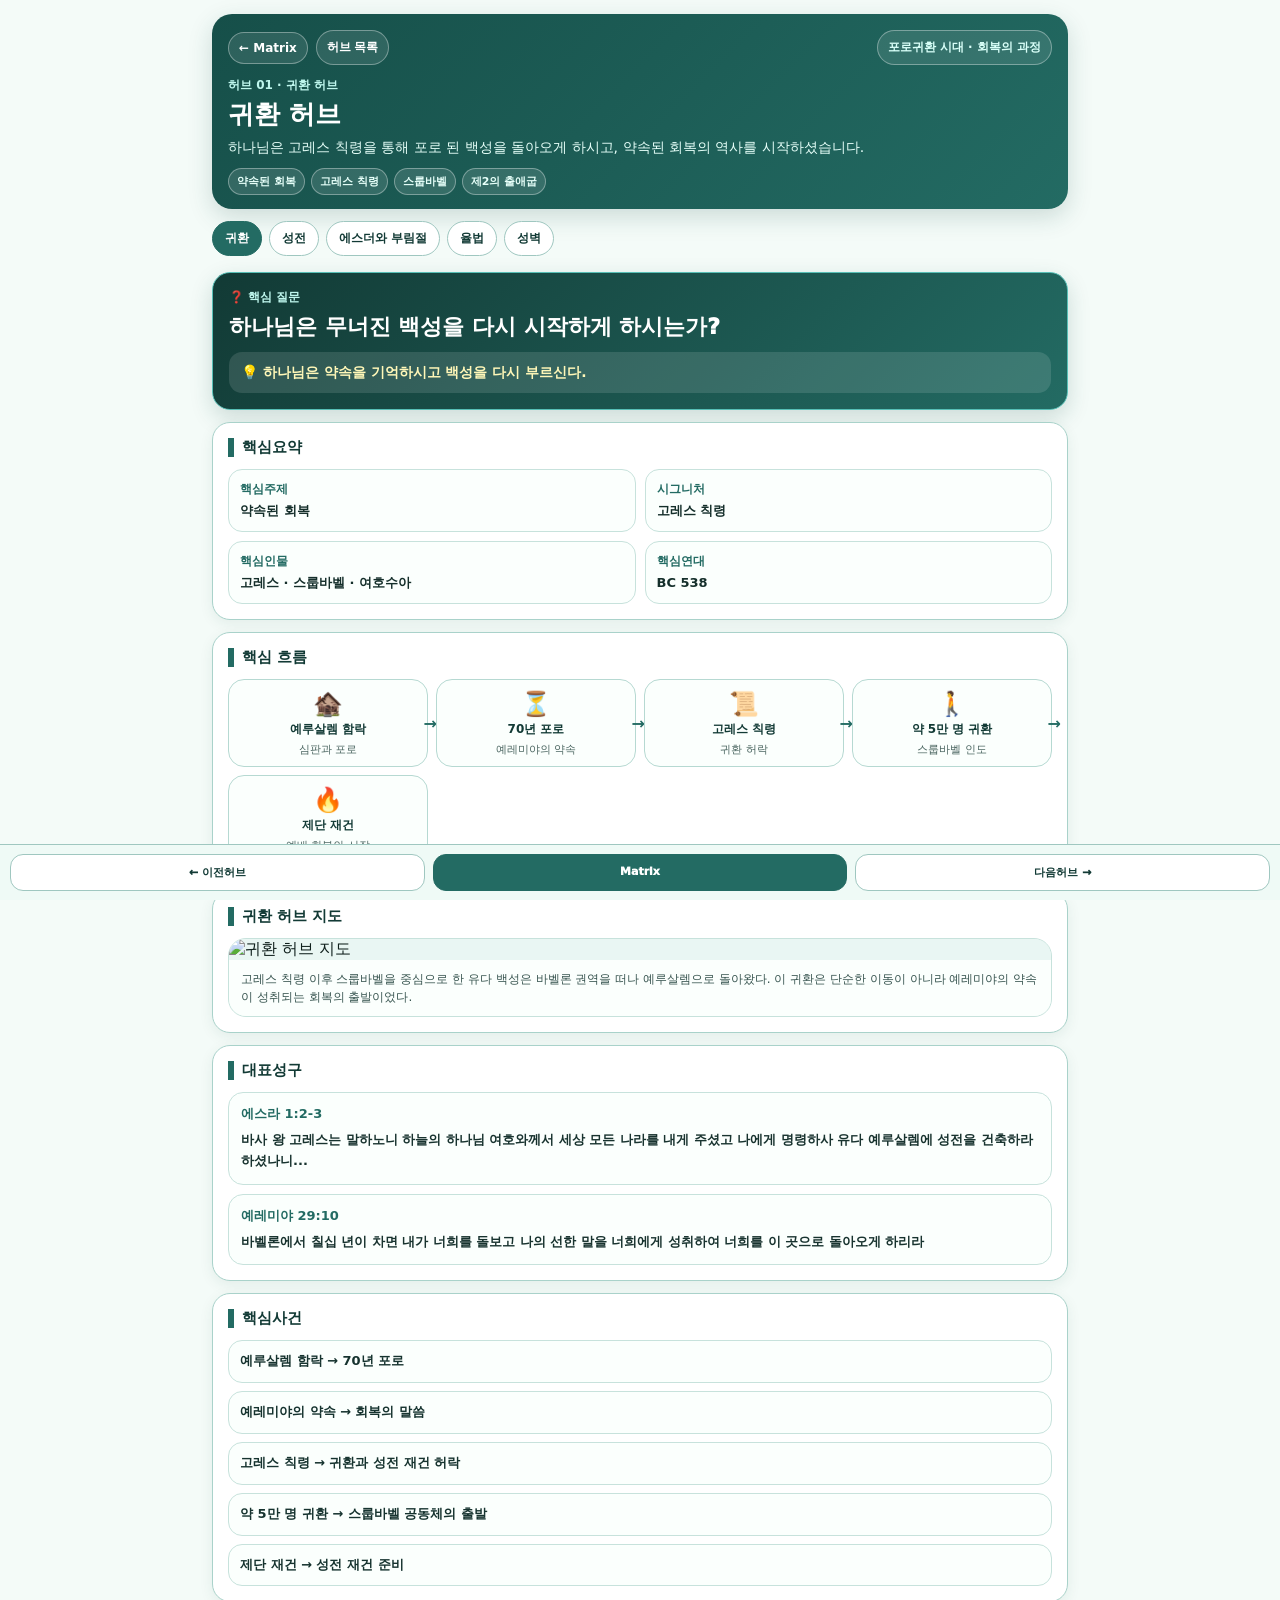
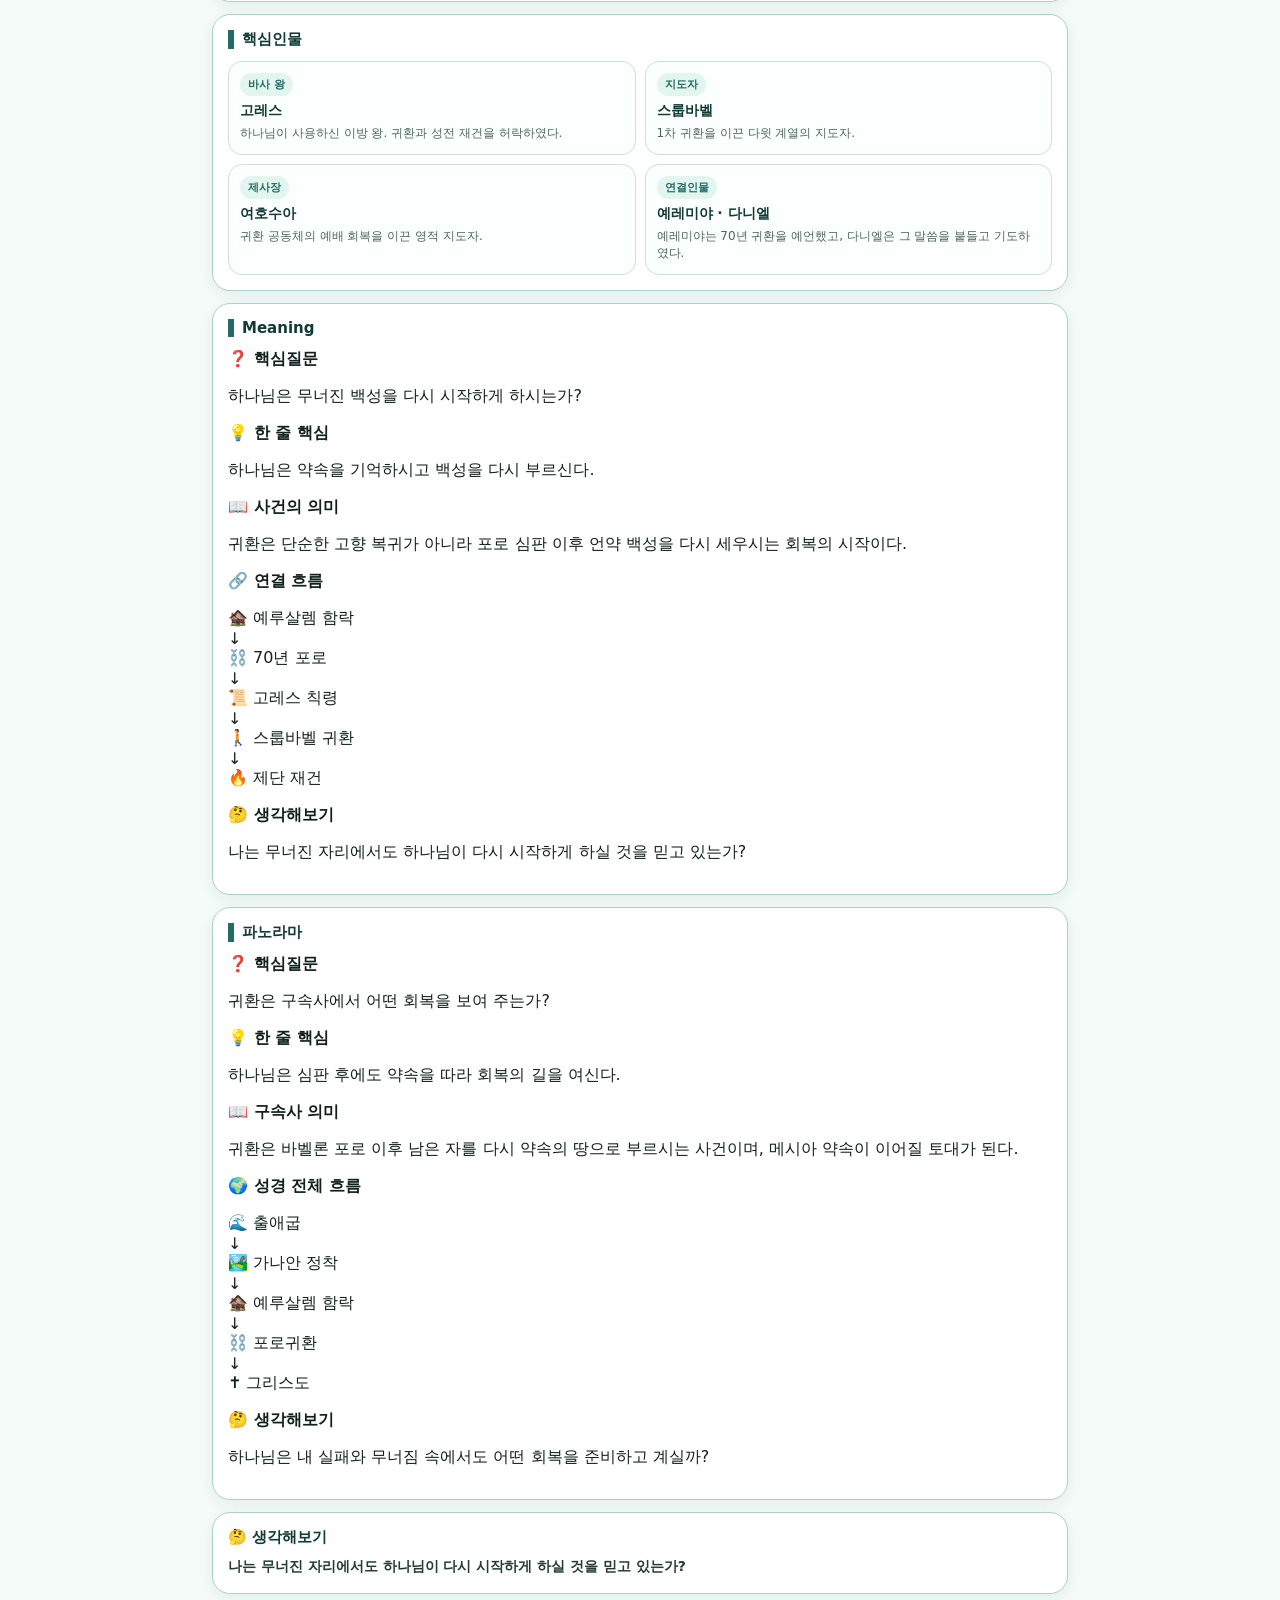
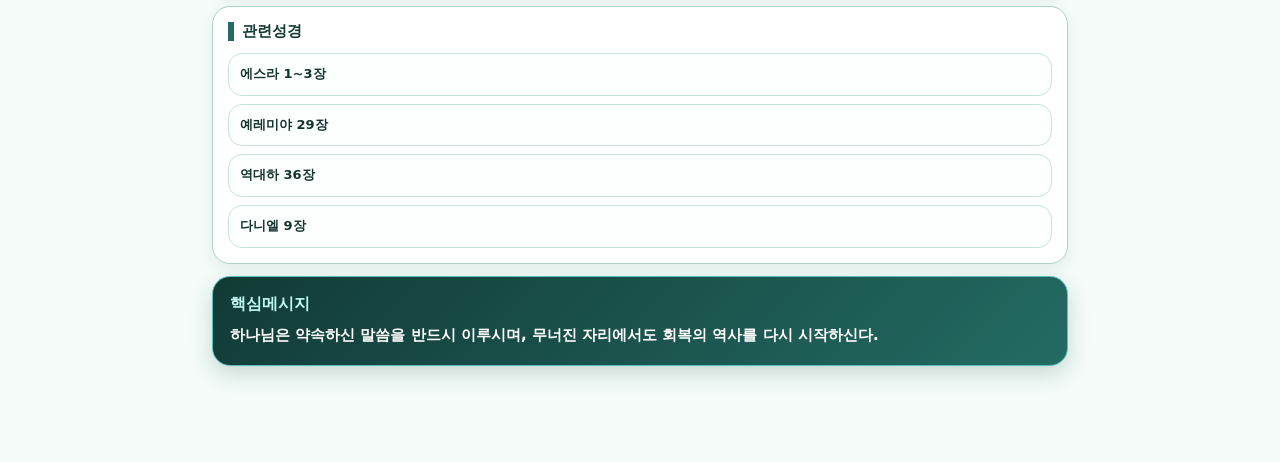
==== commit d6695f8c: "Add files via upload" ====
--- a/hubs/index.html
+++ b/hubs/index.html
@@ -23,7 +23,7 @@
   <main id="content"></main>
 </div>
 <nav class="bottom"><a id="prevBottom" href="#">이전허브</a><a class="main" id="matrixBottom" href="../index.html">Matrix</a><a id="nextBottom" href="#">다음허브</a></nav>
-<div class="drawer" id="drawer"><div class="drawerCard"><div class="drawerHead"><b>포로귀환 허브 목록</b><button class="drawerClose" id="drawerClose">닫기</button></div><div class="hubList" id="hubList"></div></div></div>
+<div class="drawer" id="drawer"><div class="drawerCard"><div class="drawerHead"><b>포로귀환시대 허브목록</b><button class="drawerClose" id="drawerClose">닫기</button></div><div class="hubList" id="hubList"></div></div></div>
 <script>
 let HUBS=[];let slug=new URLSearchParams(location.search).get('hub');
 const $=id=>document.getElementById(id);
@@ -33,7 +33,7 @@
 function nodes(items){return (items||[]).map(i=>`<div class="node"><div class="ico">${esc(i.icon)}</div><b>${esc(i.title)}</b><small>${esc(i.text)}</small></div>`).join('')}
 function renderExploreCards(title,items){
   if(!items||!items.length)return '';
-  const isExplore = title==='연결탐험' || title==='통합탐험';
+  const isExplore = title==='Meaning' || title==='파노라마' || title==='연결탐험' || title==='통합탐험';
   if(!isExplore){
     return `<section class="card"><h2 class="sectionTitle">${title}</h2><div class="infoGrid">${items.map(x=>`<div class="info"><b>${esc(x.title||x[0])}</b><p>${esc(x.text||x[1]||'')}</p></div>`).join('')}</div></section>`;
   }
@@ -99,8 +99,8 @@
 ${renderVerse(h.verse)}
 ${renderList('핵심사건',h.events)}
 ${renderPeople(h.people)}
-${renderExploreCards('연결탐험',h.connections)}
-${renderExploreCards('통합탐험',h.integration)}
+${renderExploreCards('Meaning',h.connections)}
+${renderExploreCards('파노라마',h.integration)}
 ${renderThought(h.thought)}
 ${renderBible(h.bible)}
 ${renderMessage(h.message)}
